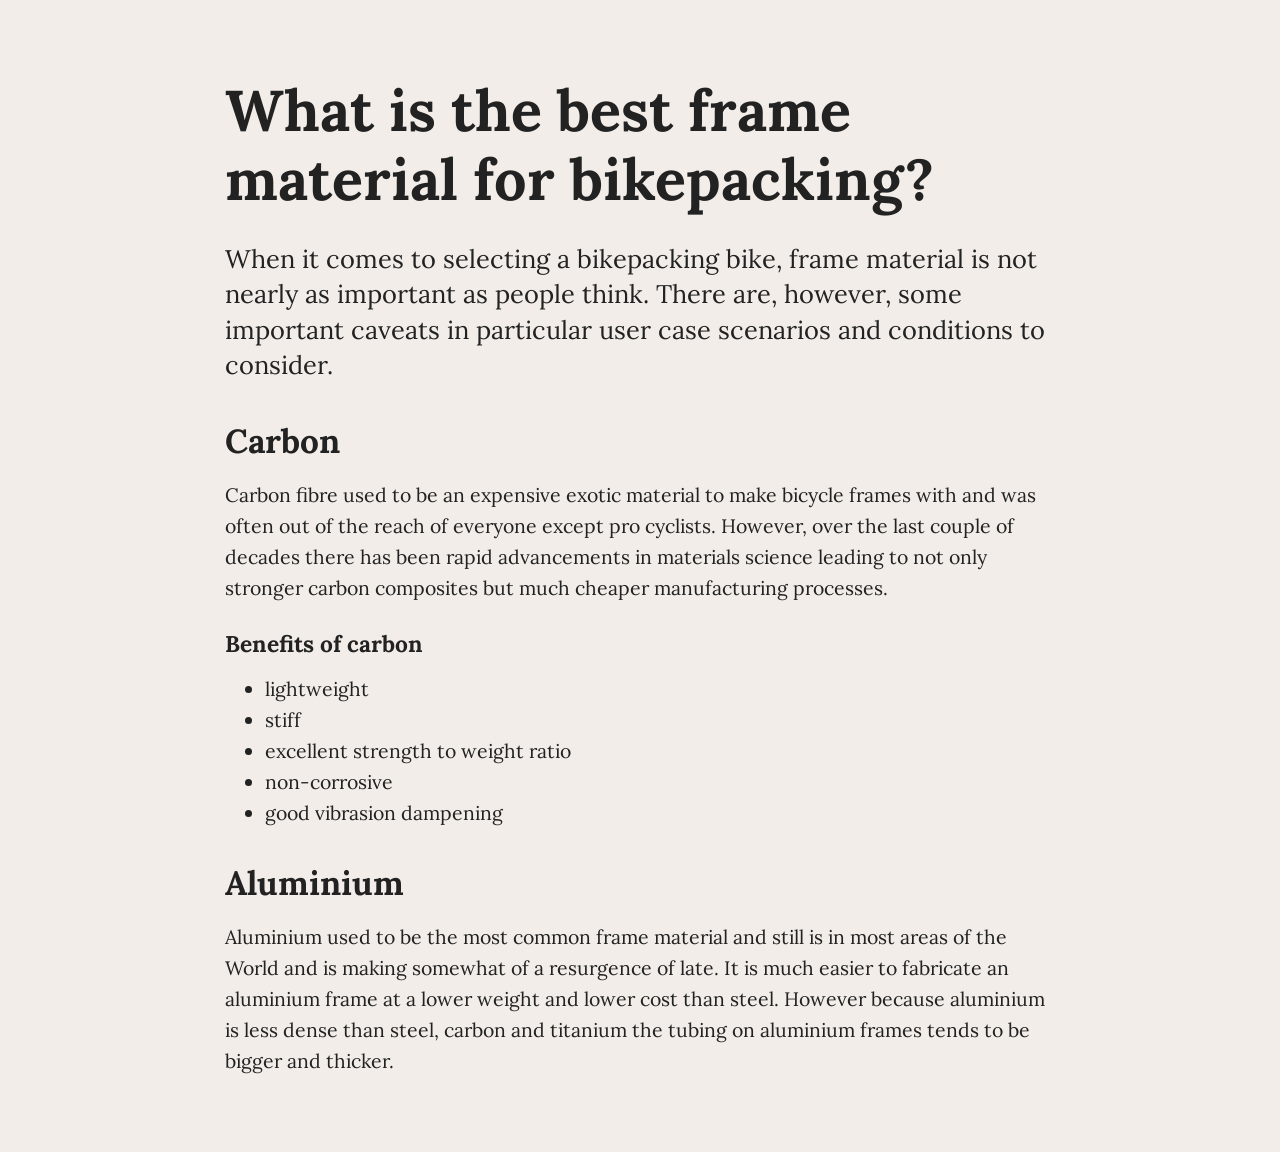
==== index.html @ 19c19202 "Update index.html" ====
<!DOCTYPE html>
<html lang="en"><head>
<meta http-equiv="content-type" content="text/html; charset=UTF-8">
    <meta charset="UTF-8">
    <meta name="viewport" content="width=device-width, initial-scale=1.0">
    <meta http-equiv="X-UA-Compatible" content="ie=edge">

    <link rel="preconnect" href="https://fonts.googleapis.com">
<link rel="preconnect" href="https://fonts.gstatic.com" crossorigin>
<link href="https://fonts.googleapis.com/css2?family=Lora:ital,wght@0,400..700;1,400..700&display=swap" rel="stylesheet">
    <link href="demo2/style.css" rel="stylesheet">


    <title>Bikepackify</title>

		<meta name="application-name" content="Fluid typography">
		<meta name="msapplication-TileColor" content="#f0f0f0">
		<meta name="theme-color" content="#f0f0f0">

    
  </head>
  <body>
    <main class="wrap prose insulate additive-spacing">
      <h1>What is the best frame material for bikepacking?</h1>
      <p>
When it comes to selecting a bikepacking bike, frame material is not nearly as important as people think. There are, however, some important caveats in particular user case scenarios and conditions to consider.
      </p>
      <h2>Carbon</h2>
      <p>
Carbon fibre used to be an expensive exotic material to make bicycle frames with and was often out of the reach of everyone except pro cyclists. However, over the last couple of decades there has been rapid advancements in materials science leading to not only stronger carbon composites but much cheaper manufacturing processes.
      </p>
	          <h3>Benefits of carbon</h3>
  <ul>
    <li>lightweight</li>
    <li>stiff</li>
    <li>excellent strength to weight ratio</li>
    <li>non-corrosive</li>
    <li>good vibrasion dampening</li>
      </ul>

      <h2>Aluminium</h2>

      <p>Aluminium used to be the most common frame material and still is in most areas of the World and is making somewhat of a resurgence of late. It is much easier to fabricate an aluminium frame at a lower weight and lower cost than steel. However because aluminium is less dense than steel, carbon and titanium the tubing on aluminium frames tends to be bigger and thicker.</p>

    </main>
  

</body></html>
---- demo2/style.css ----
/* Reset */

html {
  box-sizing: border-box;
}

*,
*:before,
*:after {
  box-sizing: inherit;
}

body {
  margin: 0;
}

article,
aside,
figure,
footer,
header,
aside,
main,
nav {
  display: block;
}


:root {
  --fluid-min-width: 320;
  --fluid-max-width: 1500;
  --fluid-min-size: 17;
  --fluid-max-size: 20;
  --fluid-min-ratio: 1.2;
  --fluid-max-ratio: 1.33;
  
  --fluid-screen: 100vw;
  --fluid-bp: calc((var(--fluid-screen) - ((var(--fluid-min-width) / 16) * 1rem)) / ((var(--fluid-max-width) / 16) - (var(--fluid-min-width) / 16)));
}

@media screen and (min-width: 1500px) {
  :root {
    --fluid-screen: calc(var(--fluid-max-width) * 1px);
  }
}

:root {
  --fluid-min-scale-0: var(--fluid-min-ratio);
  --fluid-min-scale-1: var(--fluid-min-scale-0) * var(--fluid-min-ratio);
  --fluid-min-scale-2: var(--fluid-min-scale-1) * var(--fluid-min-ratio);
  --fluid-min-scale-3: var(--fluid-min-scale-2) * var(--fluid-min-ratio);
  --fluid-min-scale-4: var(--fluid-min-scale-3) * var(--fluid-min-ratio);
  --fluid-min-scale-5: var(--fluid-min-scale-4) * var(--fluid-min-ratio);

  --fluid-max-scale-0: var(--fluid-max-ratio);
  --fluid-max-scale-1: var(--fluid-max-scale-0) * var(--fluid-max-ratio);
  --fluid-max-scale-2: var(--fluid-max-scale-1) * var(--fluid-max-ratio);
  --fluid-max-scale-3: var(--fluid-max-scale-2) * var(--fluid-max-ratio);
  --fluid-max-scale-4: var(--fluid-max-scale-3) * var(--fluid-max-ratio);
  --fluid-max-scale-5: var(--fluid-max-scale-4) * var(--fluid-max-ratio);

  --fluid-min-size-0: (var(--fluid-min-size)) / 16;
  --fluid-min-size-1: (var(--fluid-min-size) * var(--fluid-min-scale-0)) / 16;
  --fluid-min-size-2: (var(--fluid-min-size) * var(--fluid-min-scale-1)) / 16;
  --fluid-min-size-3: (var(--fluid-min-size) * var(--fluid-min-scale-2)) / 16;
  --fluid-min-size-4: (var(--fluid-min-size) * var(--fluid-min-scale-3)) / 16;
  --fluid-min-size-5: (var(--fluid-min-size) * var(--fluid-min-scale-4)) / 16;

  --fluid-max-size-0: (var(--fluid-max-size)) / 16;
  --fluid-max-size-1: (var(--fluid-max-size) * var(--fluid-max-scale-0)) / 16;
  --fluid-max-size-2: (var(--fluid-max-size) * var(--fluid-max-scale-1)) / 16;
  --fluid-max-size-3: (var(--fluid-max-size) * var(--fluid-max-scale-2)) / 16;
  --fluid-max-size-4: (var(--fluid-max-size) * var(--fluid-max-scale-3)) / 16;
  --fluid-max-size-5: (var(--fluid-max-size) * var(--fluid-max-scale-4)) / 16;

  --fluid-0: calc(((var(--fluid-min-size-0) * 1rem) + (var(--fluid-max-size-0) - var(--fluid-min-size-0)) * var(--fluid-bp)));
  --fluid-1: calc(((var(--fluid-min-size-1) * 1rem) + (var(--fluid-max-size-1) - var(--fluid-min-size-1)) * var(--fluid-bp)));
  --fluid-2: calc(((var(--fluid-min-size-2) * 1rem) + (var(--fluid-max-size-2) - var(--fluid-min-size-2)) * var(--fluid-bp)));
  --fluid-3: calc(((var(--fluid-min-size-3) * 1rem) + (var(--fluid-max-size-3) - var(--fluid-min-size-3)) * var(--fluid-bp)));
  --fluid-4: calc(((var(--fluid-min-size-4) * 1rem) + (var(--fluid-max-size-4) - var(--fluid-min-size-4)) * var(--fluid-bp)));
  --fluid-5: calc(((var(--fluid-min-size-5) * 1rem) + (var(--fluid-max-size-5) - var(--fluid-min-size-5)) * var(--fluid-bp)));
}



/* Typography */

body {
  -moz-osx-font-smoothing: grayscale;
  -webkit-font-smoothing: antialiased;
  -webkit-text-size-adjust: 100%;
  background: #f2ede8;
  color: #222;
  font: 400 var(--fluid-0) / 1.6 'lora', Georgia, serif;

}

h1,
h2,
h3,
h4 {
  font-weight: 900;
  line-height: 1.2;
  margin: 0.5em 0;
}

h1 {
  font-size: var(--fluid-4);;
}

h2 {
  font-size: var(--fluid-2);
}



.prose > p:first-of-type {
  font-size: var(--fluid-1);
  line-height: 1.4;
}

/* Grid */

.wrap {
  padding-right: var(--fluid-1);
  padding-left: var(--fluid-1);
  margin-right: auto;
  margin-left: auto;
  width: 880px;
  max-width: 95%;
}

.insulate {
  padding-bottom: var(--fluid-5);
  padding-top: var(--fluid-5);
}

/* Addtive spacing */

:root {
  --prose-bottom-gap: 0.5em;
  --prose-top-gap: 0.5em;
}

.additive-spacing {
  display: flex;
  flex-direction: column;
  align-items: flex-start;
}

.additive-spacing > * {
  margin-bottom: var(--prose-bottom-gap);
  margin-top: var(--prose-top-gap);
}

.additive-spacing > h1,
.additive-spacing > h2,
.additive-spacing > h3,
.additive-spacing > h4 {
  --prose-bottom-gap: 0.25em;
  --prose-top-gap: 0.75em;
}

.additive-spacing > :first-child {
  margin-top: 0;
}

.additive-spacing > :last-child {
  margin-bottom: 0;
}

.additive-spacing > hr,
.additive-spacing > hr:last-child {
  margin: var(--space-2) 0;
}
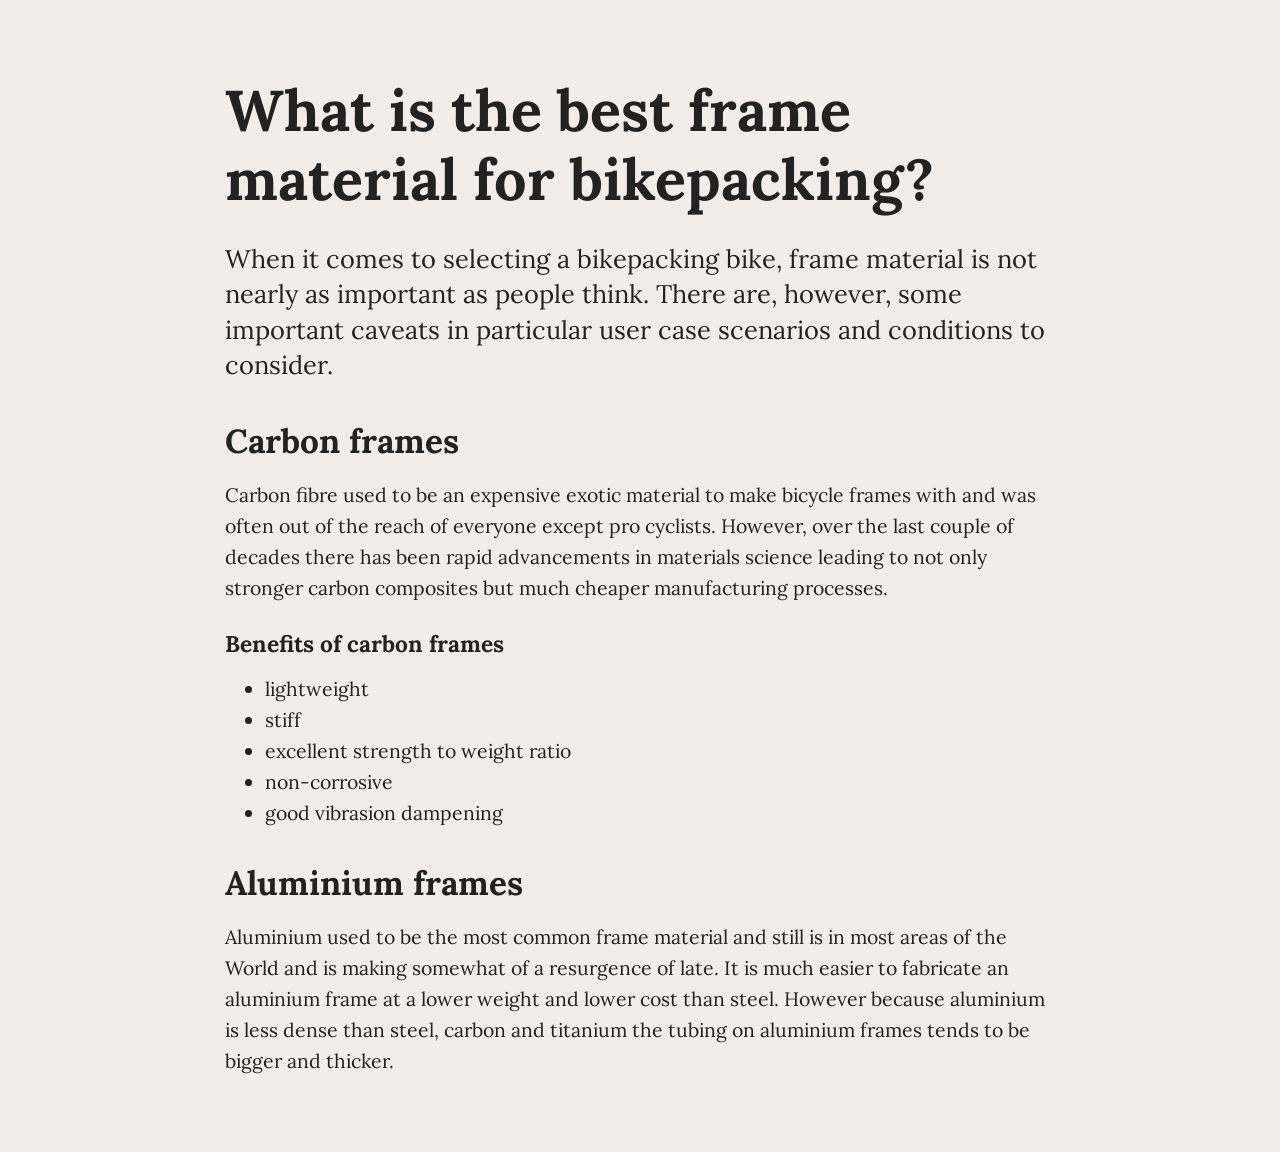
==== commit bca3bd31: "Update index.html" ====
--- a/index.html
+++ b/index.html
@@ -25,11 +25,11 @@
       <p>
 When it comes to selecting a bikepacking bike, frame material is not nearly as important as people think. There are, however, some important caveats in particular user case scenarios and conditions to consider.
       </p>
-      <h2>Carbon</h2>
+      <h2>Carbon frames</h2>
       <p>
 Carbon fibre used to be an expensive exotic material to make bicycle frames with and was often out of the reach of everyone except pro cyclists. However, over the last couple of decades there has been rapid advancements in materials science leading to not only stronger carbon composites but much cheaper manufacturing processes.
       </p>
-	          <h3>Benefits of carbon</h3>
+	          <h3>Benefits of carbon frames</h3>
   <ul>
     <li>lightweight</li>
     <li>stiff</li>
@@ -38,7 +38,7 @@
     <li>good vibrasion dampening</li>
       </ul>
 
-      <h2>Aluminium</h2>
+      <h2>Aluminium frames</h2>
 
       <p>Aluminium used to be the most common frame material and still is in most areas of the World and is making somewhat of a resurgence of late. It is much easier to fabricate an aluminium frame at a lower weight and lower cost than steel. However because aluminium is less dense than steel, carbon and titanium the tubing on aluminium frames tends to be bigger and thicker.</p>
 
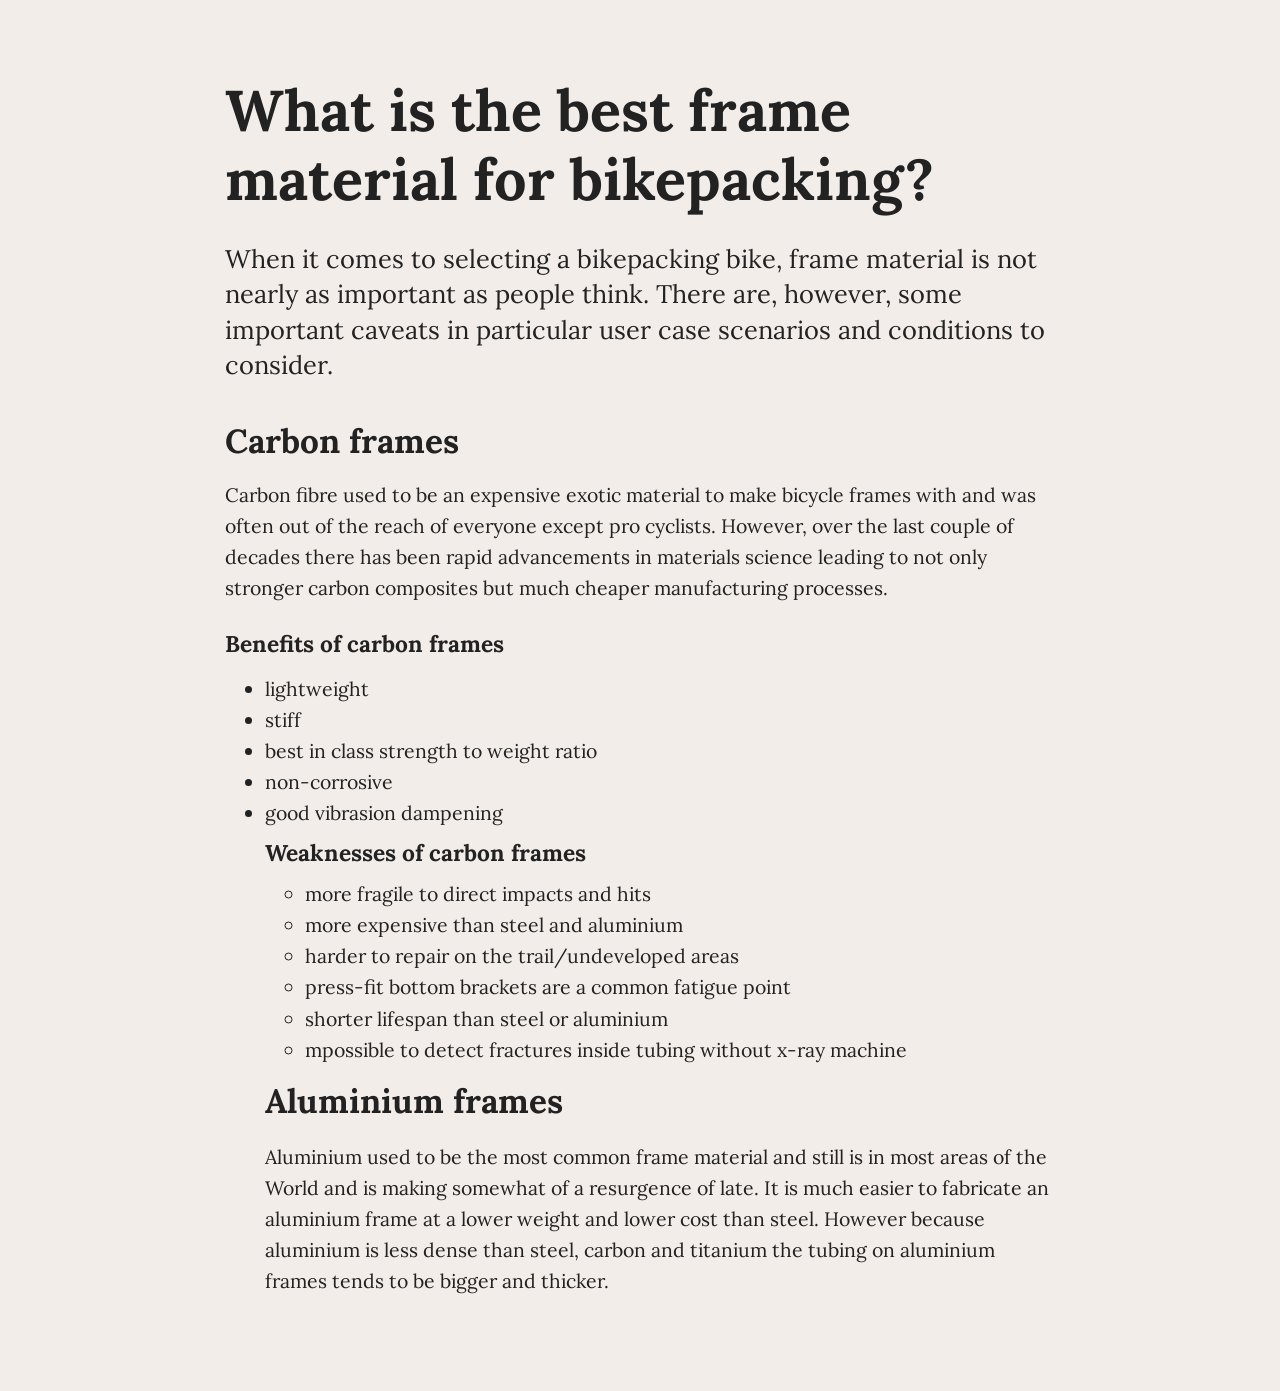
==== commit 49581bbc: "Update index.html" ====
--- a/index.html
+++ b/index.html
@@ -33,11 +33,19 @@
   <ul>
     <li>lightweight</li>
     <li>stiff</li>
-    <li>excellent strength to weight ratio</li>
+    <li>best in class strength to weight ratio</li>
     <li>non-corrosive</li>
     <li>good vibrasion dampening</li>
-      </ul>
-
+<h3>Weaknesses of carbon frames</h3>
+	    <ul>
+<li>more fragile to direct impacts and hits</li>
+<li>more expensive than steel and aluminium</li>
+<li>harder to repair on the trail/undeveloped areas</li>
+<li>press-fit bottom brackets are a common fatigue point</li>
+<li>shorter lifespan than steel or aluminium</li>
+<li>mpossible to detect fractures inside tubing without x-ray machine</li>
+		    
+	    </ul>
       <h2>Aluminium frames</h2>
 
       <p>Aluminium used to be the most common frame material and still is in most areas of the World and is making somewhat of a resurgence of late. It is much easier to fabricate an aluminium frame at a lower weight and lower cost than steel. However because aluminium is less dense than steel, carbon and titanium the tubing on aluminium frames tends to be bigger and thicker.</p>
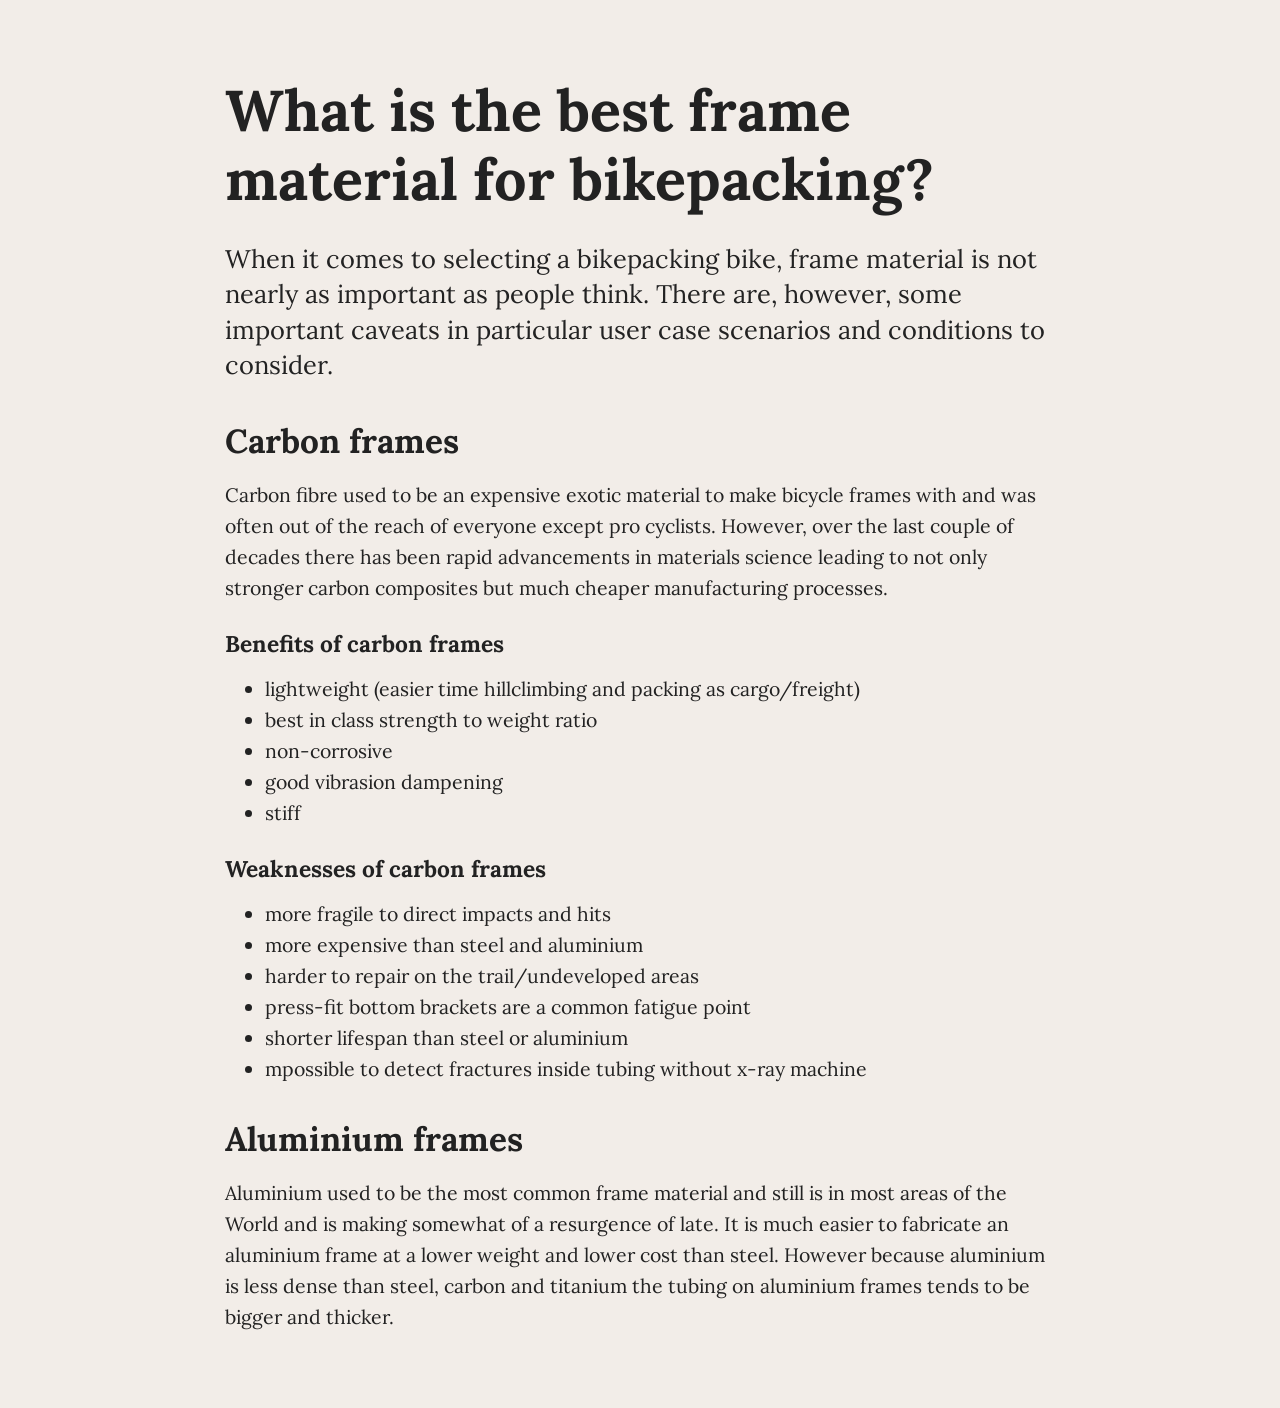
==== commit 4b682f97: "text change" ====
--- a/index.html
+++ b/index.html
@@ -31,11 +31,12 @@
       </p>
 	          <h3>Benefits of carbon frames</h3>
   <ul>
-    <li>lightweight</li>
-    <li>stiff</li>
+    <li>lightweight (easier time hillclimbing and packing as cargo/freight)</li>
     <li>best in class strength to weight ratio</li>
     <li>non-corrosive</li>
     <li>good vibrasion dampening</li>
+    <li>stiff</li>
+  </ul>
 <h3>Weaknesses of carbon frames</h3>
 	    <ul>
 <li>more fragile to direct impacts and hits</li>
@@ -43,8 +44,7 @@
 <li>harder to repair on the trail/undeveloped areas</li>
 <li>press-fit bottom brackets are a common fatigue point</li>
 <li>shorter lifespan than steel or aluminium</li>
-<li>mpossible to detect fractures inside tubing without x-ray machine</li>
-		    
+<li>mpossible to detect fractures inside tubing without x-ray machine</li>	    
 	    </ul>
       <h2>Aluminium frames</h2>
 
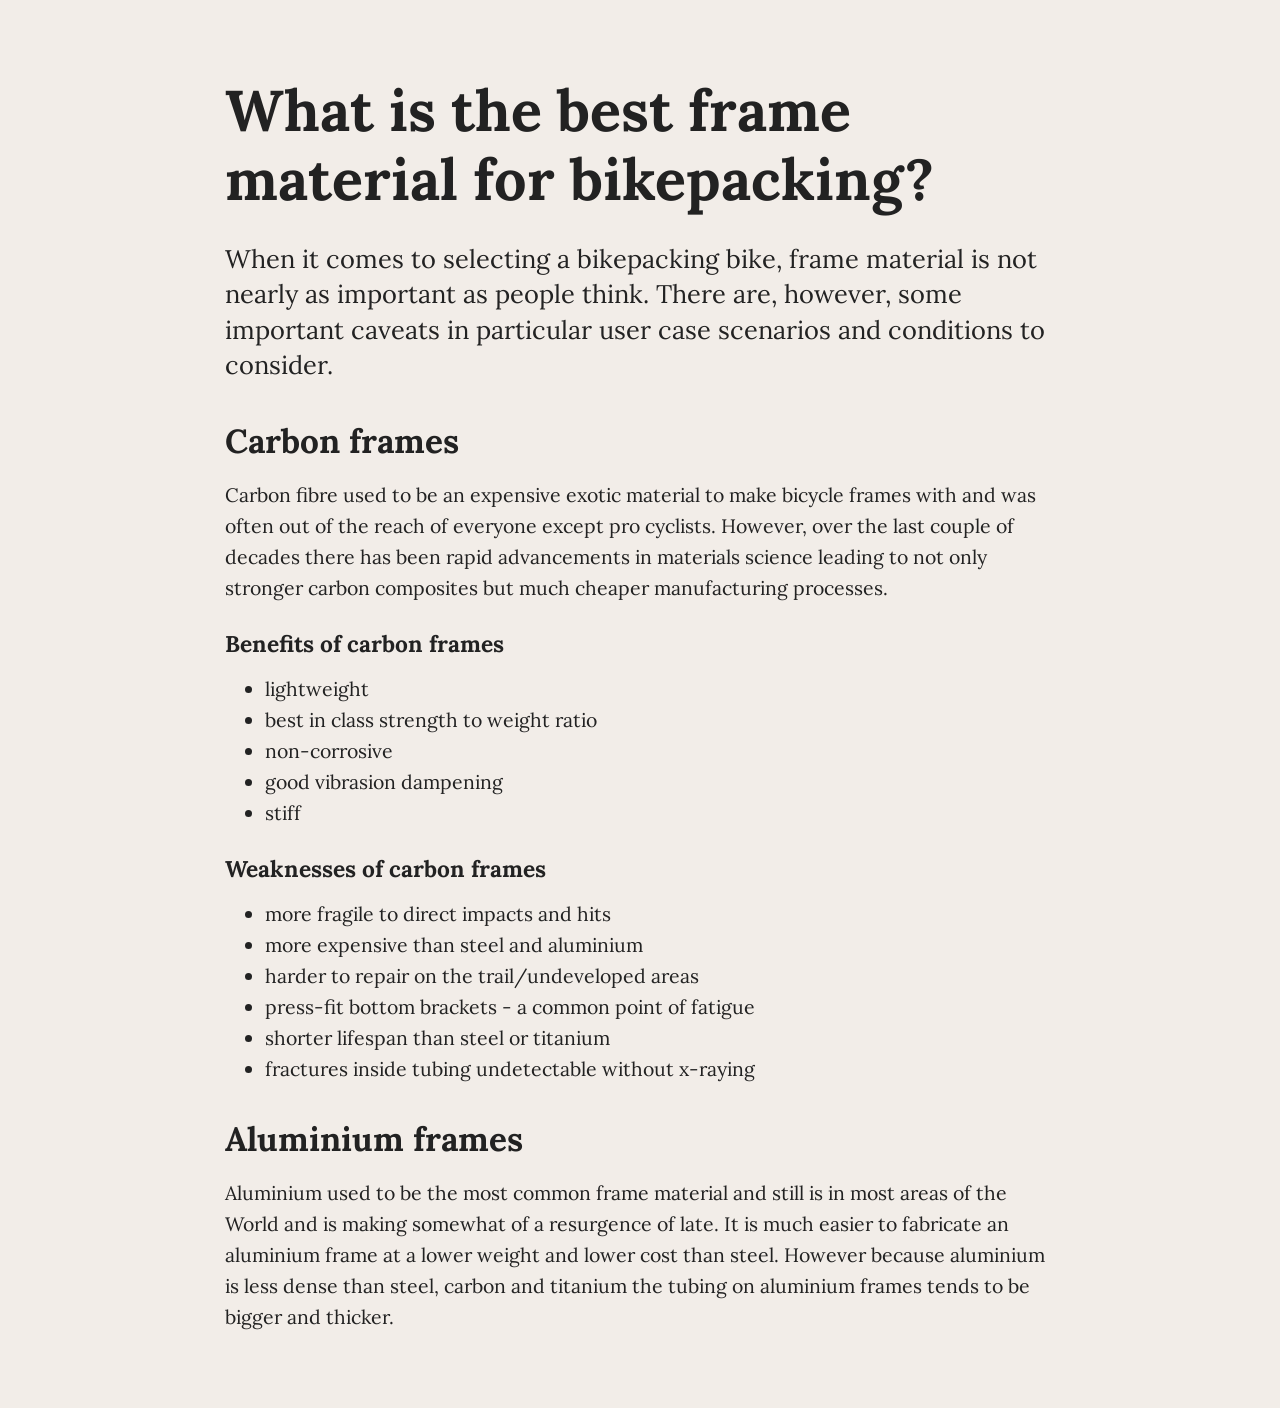
==== commit 2822f77f: "Update index.html" ====
--- a/index.html
+++ b/index.html
@@ -31,7 +31,7 @@
       </p>
 	          <h3>Benefits of carbon frames</h3>
   <ul>
-    <li>lightweight (easier time hillclimbing and packing as cargo/freight)</li>
+    <li>lightweight</li>
     <li>best in class strength to weight ratio</li>
     <li>non-corrosive</li>
     <li>good vibrasion dampening</li>
@@ -42,9 +42,9 @@
 <li>more fragile to direct impacts and hits</li>
 <li>more expensive than steel and aluminium</li>
 <li>harder to repair on the trail/undeveloped areas</li>
-<li>press-fit bottom brackets are a common fatigue point</li>
-<li>shorter lifespan than steel or aluminium</li>
-<li>mpossible to detect fractures inside tubing without x-ray machine</li>	    
+<li>press-fit bottom brackets - a common point of fatigue</li>
+<li>shorter lifespan than steel or titanium</li>
+<li>fractures inside tubing undetectable without x-raying</li>	    
 	    </ul>
       <h2>Aluminium frames</h2>
 
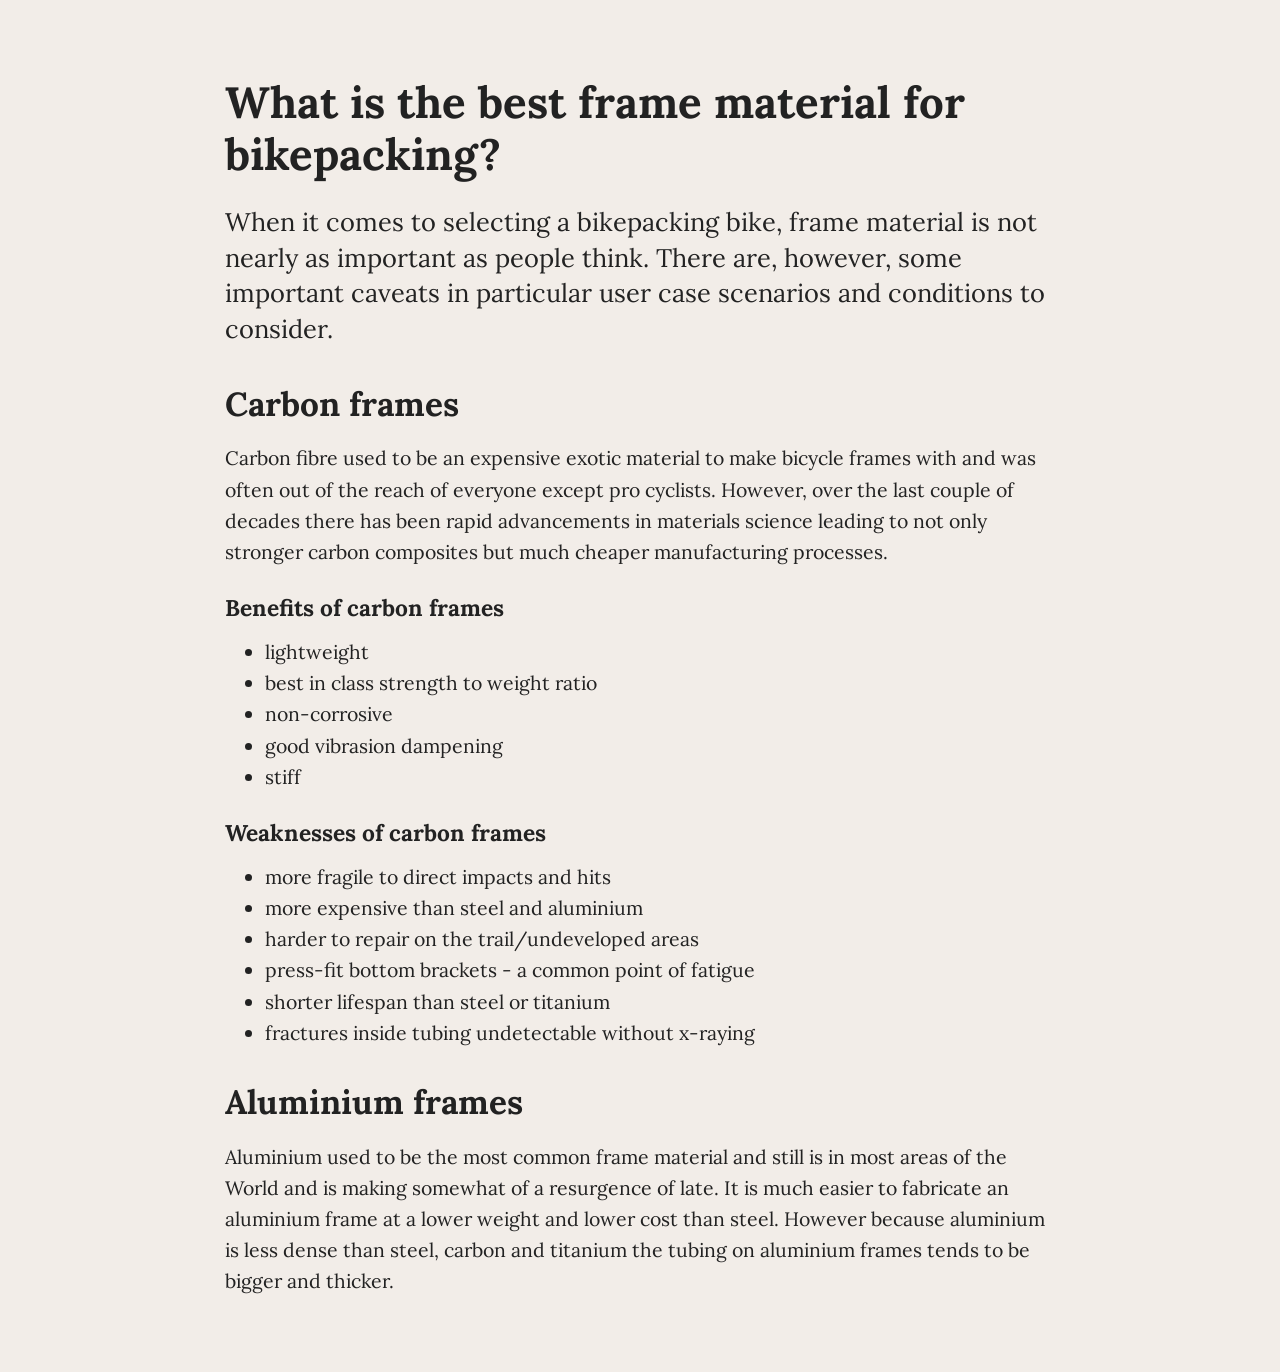
==== commit efd6cac5: "Update index.html" ====
--- a/index.html
+++ b/index.html
@@ -8,6 +8,7 @@
     <link rel="preconnect" href="https://fonts.googleapis.com">
 <link rel="preconnect" href="https://fonts.gstatic.com" crossorigin>
 <link href="https://fonts.googleapis.com/css2?family=Lora:ital,wght@0,400..700;1,400..700&display=swap" rel="stylesheet">
+	<link href="https://fonts.googleapis.com/css2?family=Roboto:ital,wght@0,100;0,300;0,400;0,500;0,700;0,900;1,100;1,300;1,400;1,500;1,700;1,900&display=swap" rel="stylesheet">
     <link href="demo2/style.css" rel="stylesheet">
 
 
--- a/demo2/style.css
+++ b/demo2/style.css
@@ -105,7 +105,7 @@
 }
 
 h1 {
-  font-size: var(--fluid-4);;
+  font-size: var(--fluid-3);;
 }
 
 h2 {
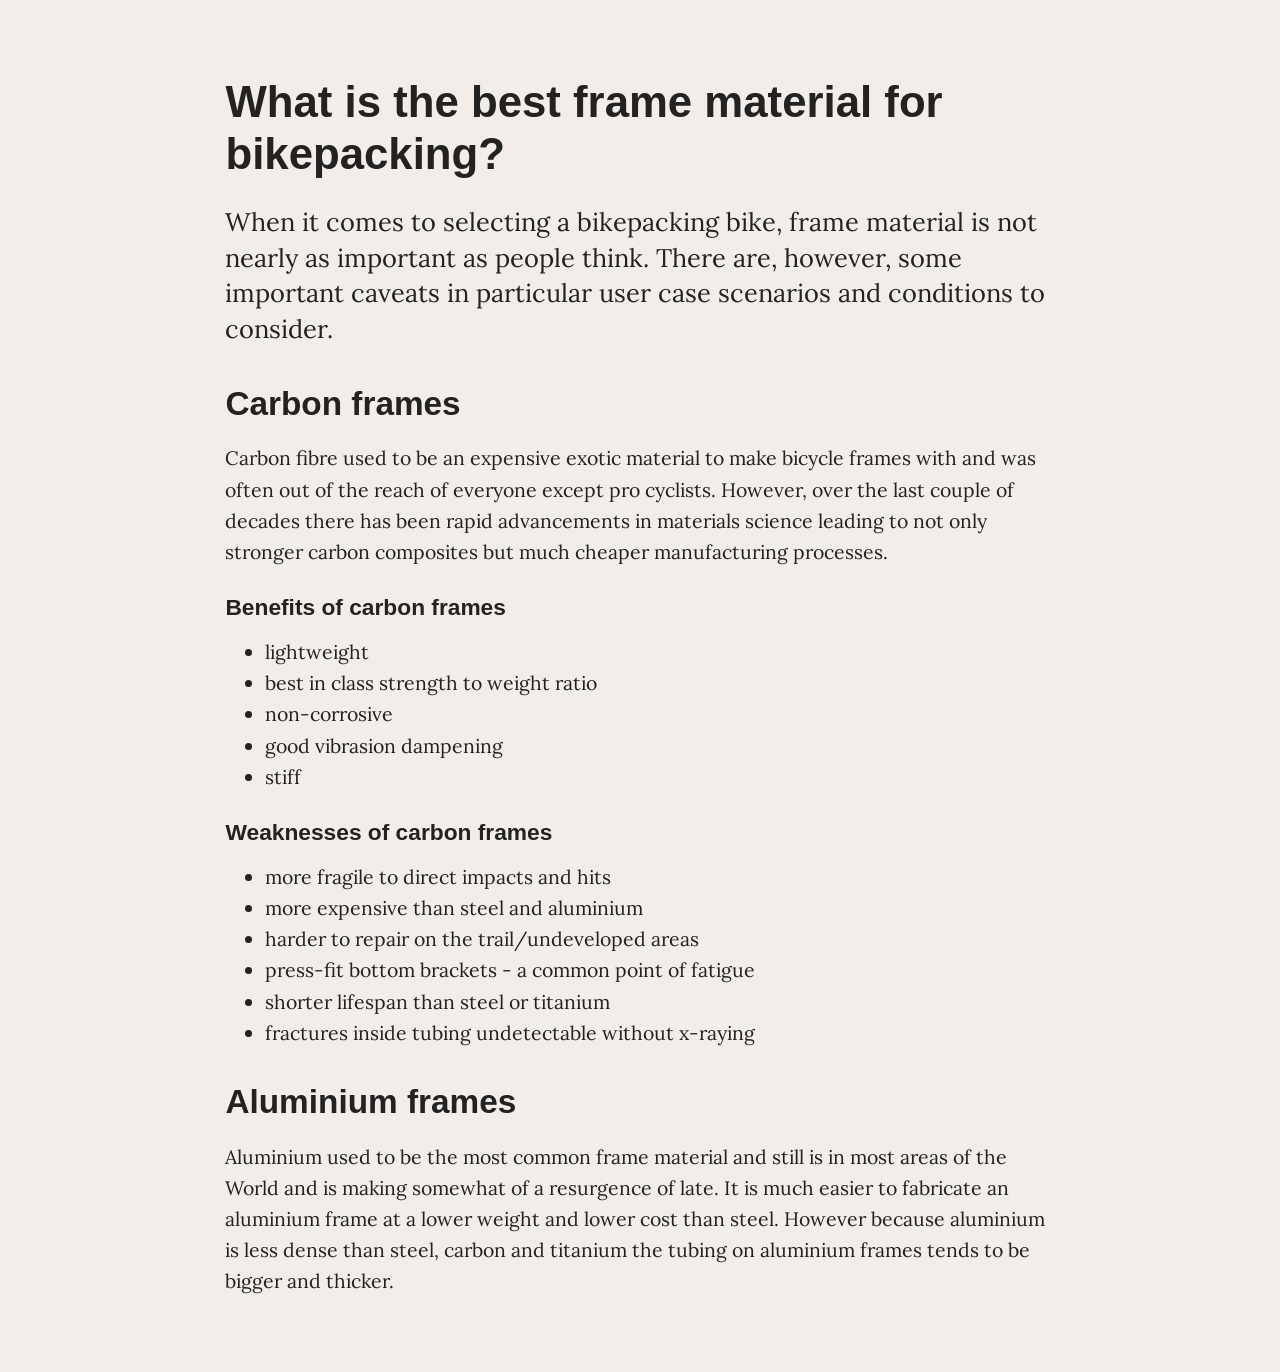
==== commit eed64c80: "Update index.html" ====
--- a/index.html
+++ b/index.html
@@ -1,9 +1,7 @@
 <!DOCTYPE html>
 <html lang="en"><head>
-<meta http-equiv="content-type" content="text/html; charset=UTF-8">
     <meta charset="UTF-8">
     <meta name="viewport" content="width=device-width, initial-scale=1.0">
-    <meta http-equiv="X-UA-Compatible" content="ie=edge">
 
     <link rel="preconnect" href="https://fonts.googleapis.com">
 <link rel="preconnect" href="https://fonts.gstatic.com" crossorigin>
--- a/demo2/style.css
+++ b/demo2/style.css
@@ -105,14 +105,21 @@
 }
 
 h1 {
-  font-size: var(--fluid-3);;
+  font-size: var(--fluid-3);
 }
 
 h2 {
   font-size: var(--fluid-2);
 }
 
-
+h1, h2, h3 {
+  font-family: "Roboto", sans-serif;
+  font-weight: 900;
+  font-style: normal;
+}
+h3 {
+font-weight: 700;
+}
 
 .prose > p:first-of-type {
   font-size: var(--fluid-1);
